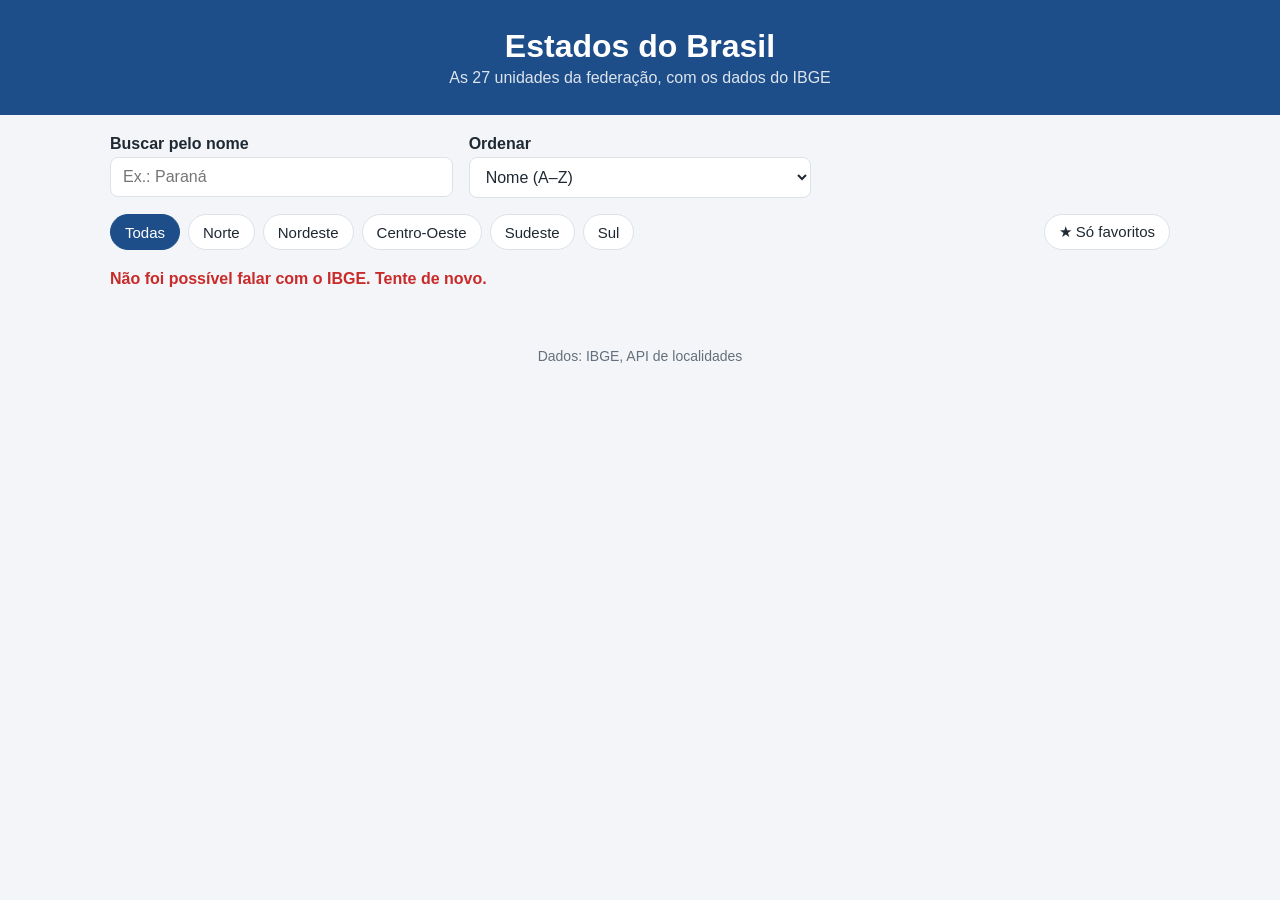
==== estados-ponto-de-partida/index.html @ a9ca2cfd "first commit" ====
<!DOCTYPE html>
<html lang="pt-BR">

<head>
    <meta charset="UTF-8">
    <meta name="viewport" content="width=device-width, initial-scale=1.0">
    <title>Estados do Brasil</title>
    <link rel="stylesheet" href="style.css">
    <script src="script.js" defer></script>
</head>

<body>

    <header class="topo">
        <h1>Estados do Brasil</h1>
        <p class="subtitulo">As 27 unidades da federação, com os dados do IBGE</p>
    </header>

    <main class="conteudo">

        <form class="filtros">
            <p>
                <label for="busca">Buscar pelo nome</label>
                <input type="search" id="busca" class="campo-busca" placeholder="Ex.: Paraná">
            </p>
            <p>
                <label for="ordem">Ordenar</label>
                <select id="ordem" class="campo-ordem">
                    <option value="nome">Nome (A–Z)</option>
                    <option value="nome-invertido">Nome (Z–A)</option>
                    <option value="regiao">Região</option>
                </select>
            </p>
        </form>

        <div class="barra">
            <div class="regioes">
                <button type="button" class="botao-regiao ativo" data-regiao=""><span class="rotulo">Todas</span> <span class="quantidade"></span></button>
                <button type="button" class="botao-regiao" data-regiao="Norte"><span class="rotulo">Norte</span> <span class="quantidade"></span></button>
                <button type="button" class="botao-regiao" data-regiao="Nordeste"><span class="rotulo">Nordeste</span> <span class="quantidade"></span></button>
                <button type="button" class="botao-regiao" data-regiao="Centro-Oeste"><span class="rotulo">Centro-Oeste</span> <span class="quantidade"></span></button>
                <button type="button" class="botao-regiao" data-regiao="Sudeste"><span class="rotulo">Sudeste</span> <span class="quantidade"></span></button>
                <button type="button" class="botao-regiao" data-regiao="Sul"><span class="rotulo">Sul</span> <span class="quantidade"></span></button>
            </div>
            <button type="button" class="botao-favoritos">★ Só favoritos</button>
        </div>

        <p class="status" aria-live="polite">Carregando os estados...</p>

        <ul class="lista-de-estados">
            <!-- O JavaScript desenha os cards aqui -->
        </ul>

    </main>

    <footer class="rodape">
        <p>Dados: IBGE, API de localidades</p>
    </footer>

</body>

</html>
---- estados-ponto-de-partida/style.css ----
/* ===========================================================
   Estados do Brasil — o CSS
   =========================================================== */

:root {
    --cor-fundo: #f3f5f8;
    --cor-cartao: #ffffff;
    --cor-texto: #1f2933;
    --cor-suave: #64707d;
    --cor-borda: #dce2e8;
    --cor-principal: #1d4e89;
    --cor-erro: #c92a2a;
    --cor-favorito: #e8a200;
    --cor-esqueleto: #e2e7ec;

    /* Uma cor para cada região */
    --cor-norte: #2b8a3e;
    --cor-nordeste: #e8590c;
    --cor-centro-oeste: #c2255c;
    --cor-sudeste: #1971c2;
    --cor-sul: #6741d9;
}

* {
    box-sizing: border-box;
}

body {
    margin: 0;
    background-color: var(--cor-fundo);
    font-family: "Segoe UI", Roboto, Helvetica, Arial, sans-serif;
    color: var(--cor-texto);
}

.topo {
    padding: 28px 20px;
    background-color: var(--cor-principal);
    color: #ffffff;
    text-align: center;
}

.topo h1 {
    margin: 0;
    font-size: 32px;
}

.subtitulo {
    margin: 4px 0 0 0;
    opacity: 0.85;
}

.conteudo {
    max-width: 1100px;
    margin: 0 auto;
    padding: 20px;
}

.rodape {
    padding: 8px 20px 24px 20px;
    color: var(--cor-suave);
    font-size: 14px;
    text-align: center;
}


/* -----------------------------------------------------------
   Os filtros
   ----------------------------------------------------------- */

.filtros {
    display: grid;
    grid-template-columns: repeat(auto-fill, minmax(260px, 1fr));
    gap: 16px;
}

.filtros p {
    margin: 0;
}

label {
    display: block;
    margin-bottom: 4px;
    font-weight: bold;
}

input,
select {
    width: 100%;
    padding: 10px 12px;
    border: 1px solid var(--cor-borda);
    border-radius: 8px;
    background-color: var(--cor-cartao);
    color: var(--cor-texto);
    font-size: 16px;
}

input:focus-visible,
select:focus-visible,
button:focus-visible {
    outline: 3px solid var(--cor-principal);
    outline-offset: 2px;
}

/* Os botões das regiões e o dos favoritos, numa faixa que quebra
   linha quando não cabe */
.barra {
    display: flex;
    flex-wrap: wrap;
    justify-content: space-between;
    gap: 12px;
    margin-top: 16px;
}

.regioes {
    display: flex;
    flex-wrap: wrap;
    gap: 8px;
}

.botao-regiao,
.botao-favoritos {
    padding: 8px 14px;
    border: 1px solid var(--cor-borda);
    border-radius: 999px;
    background-color: var(--cor-cartao);
    color: var(--cor-texto);
    font-size: 15px;
    cursor: pointer;
}

.botao-regiao:hover,
.botao-favoritos:hover {
    border-color: var(--cor-principal);
}

/* O botão escolhido */
.botao-regiao.ativo,
.botao-favoritos.ativo {
    border-color: var(--cor-principal);
    background-color: var(--cor-principal);
    color: #ffffff;
}

.quantidade {
    opacity: 0.75;
}


/* -----------------------------------------------------------
   A grade e os cards
   ----------------------------------------------------------- */

.status {
    min-height: 24px;
    margin: 20px 0 12px 0;
    color: var(--cor-suave);
}

.status.erro {
    color: var(--cor-erro);
    font-weight: bold;
}

.lista-de-estados {
    display: grid;
    grid-template-columns: repeat(auto-fill, minmax(200px, 1fr));
    gap: 16px;
    margin: 0;
    padding: 0;
    list-style: none;
}

/* A cor da região vem do atributo data-regiao do card */
.estado[data-regiao="Norte"] {
    --cor-regiao: var(--cor-norte);
}

.estado[data-regiao="Nordeste"] {
    --cor-regiao: var(--cor-nordeste);
}

.estado[data-regiao="Centro-Oeste"] {
    --cor-regiao: var(--cor-centro-oeste);
}

.estado[data-regiao="Sudeste"] {
    --cor-regiao: var(--cor-sudeste);
}

.estado[data-regiao="Sul"] {
    --cor-regiao: var(--cor-sul);
}

.estado {
    display: flex;
    flex-direction: column;
    min-height: 190px;
    padding: 16px;
    border: 1px solid var(--cor-borda);
    border-top: 6px solid var(--cor-regiao);
    border-radius: 10px;
    background-color: var(--cor-cartao);
}

.estado-sigla {
    margin: 0;
    color: var(--cor-regiao);
    font-size: 34px;
    font-weight: bold;
}

.estado-nome {
    margin: 0;
    font-size: 19px;
}

.estado-regiao {
    margin: 2px 0 0 0;
    color: var(--cor-regiao);
    font-size: 14px;
    font-weight: bold;
}

.estado-municipios {
    min-height: 20px;
    margin: 8px 0;
    color: var(--cor-suave);
    font-size: 14px;
}

.estado-municipios.erro {
    color: var(--cor-erro);
}

/* As ações ficam no pé do card, mesmo que o texto seja curto */
.estado-acoes {
    display: flex;
    justify-content: space-between;
    align-items: center;
    gap: 8px;
    margin-top: auto;
}

.botao-municipios {
    padding: 6px 10px;
    border: 1px solid var(--cor-regiao);
    border-radius: 6px;
    background-color: transparent;
    color: var(--cor-regiao);
    font-size: 14px;
    cursor: pointer;
}

.botao-municipios:disabled {
    opacity: 0.5;
    cursor: wait;
}

.botao-favorito {
    border: none;
    background: none;
    color: var(--cor-suave);
    font-size: 24px;
    line-height: 1;
    cursor: pointer;
}

.botao-favorito.favorito {
    color: var(--cor-favorito);
}


/* -----------------------------------------------------------
   Carregando
   ----------------------------------------------------------- */

.esqueleto {
    border-color: var(--cor-esqueleto);
    background-color: var(--cor-esqueleto);
    animation: piscar 1.2s ease-in-out infinite;
}

@keyframes piscar {
    0% {
        opacity: 1;
    }
    50% {
        opacity: 0.4;
    }
    100% {
        opacity: 1;
    }
}
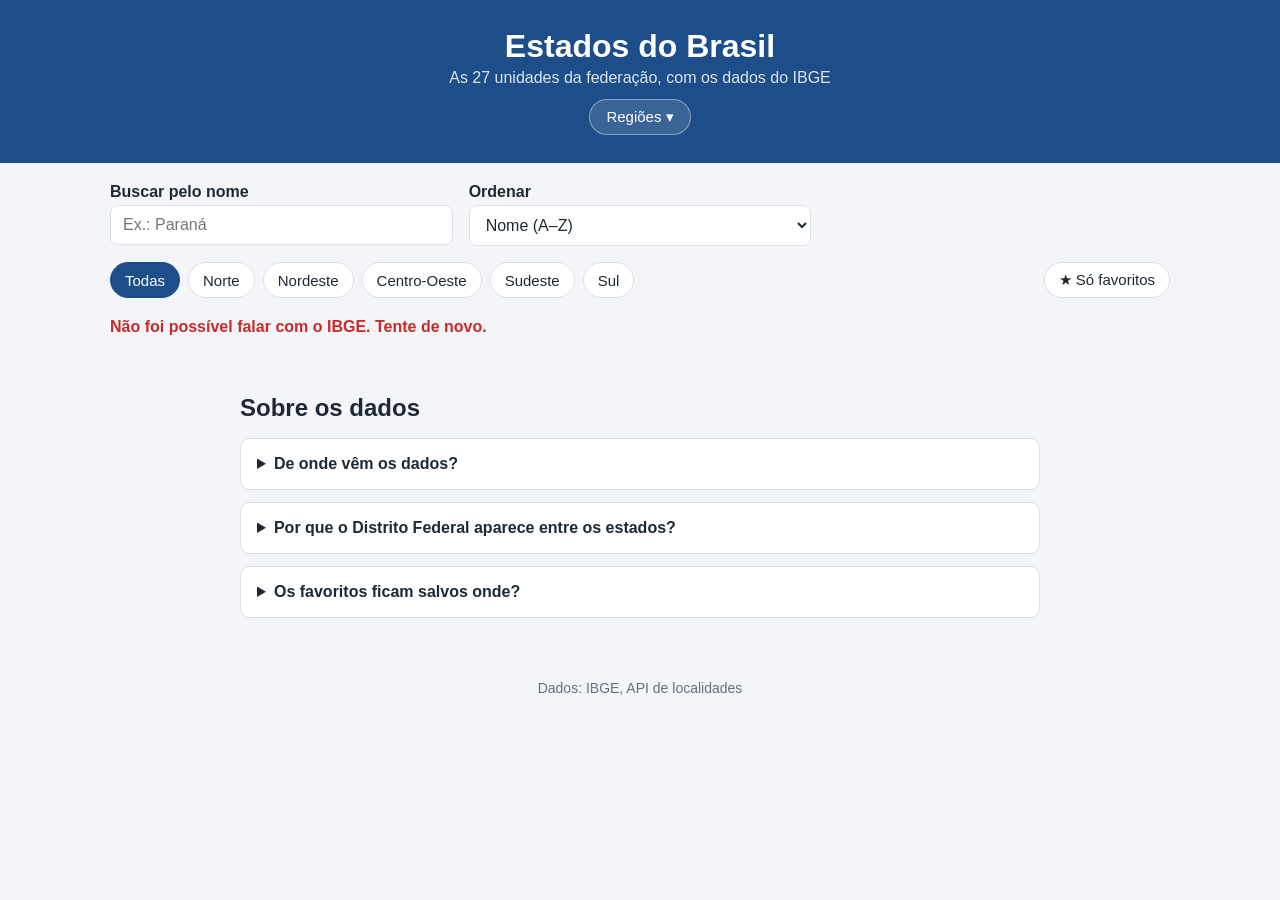
==== commit 1d38e180: "Adiciona animações na busca dos Estados" ====
--- a/estados-ponto-de-partida/index.html
+++ b/estados-ponto-de-partida/index.html
@@ -14,6 +14,23 @@
     <header class="topo">
         <h1>Estados do Brasil</h1>
         <p class="subtitulo">As 27 unidades da federação, com os dados do IBGE</p>
+        
+        <!-- Menu suspenso (Passo 4) -->
+        <nav class="menu-regioes">
+            <ul class="menu-lista">
+                <li class="tem-submenu">
+                    <button type="button" class="menu-botao">Regiões ▾</button>
+                    <ul class="submenu">
+                        <li><button type="button" class="opcao-regiao" data-regiao="">Todas</button></li>
+                        <li><button type="button" class="opcao-regiao" data-regiao="Norte">Norte</button></li>
+                        <li><button type="button" class="opcao-regiao" data-regiao="Nordeste">Nordeste</button></li>
+                        <li><button type="button" class="opcao-regiao" data-regiao="Centro-Oeste">Centro-Oeste</button></li>
+                        <li><button type="button" class="opcao-regiao" data-regiao="Sudeste">Sudeste</button></li>
+                        <li><button type="button" class="opcao-regiao" data-regiao="Sul">Sul</button></li>
+                    </ul>
+                </li>
+            </ul>
+        </nav>
     </header>
 
     <main class="conteudo">
@@ -51,6 +68,23 @@
             <!-- O JavaScript desenha os cards aqui -->
         </ul>
 
+        <!-- Secção Sobre os dados (Passo 7)[cite: 9, 10] -->
+        <section class="sobre">
+            <h2>Sobre os dados</h2>
+            <details class="duvida">
+                <summary>De onde vêm os dados?</summary>
+                <p class="duvida-resposta">Da API de localidades do IBGE, gratuita e sem cadastro.</p>
+            </details>
+            <details class="duvida">
+                <summary>Por que o Distrito Federal aparece entre os estados?</summary>
+                <p class="duvida-resposta">Ele não é um estado, mas é uma das 27 unidades da federação, e o IBGE o lista junto com elas.</p>
+            </details>
+            <details class="duvida">
+                <summary>Os favoritos ficam salvos onde?</summary>
+                <p class="duvida-resposta">No seu navegador, com o localStorage. Em outro computador, eles não aparecem.</p>
+            </details>
+        </section>
+
     </main>
 
     <footer class="rodape">
@@ -59,4 +93,4 @@
 
 </body>
 
-</html>
+</html>
--- a/estados-ponto-de-partida/style.css
+++ b/estados-ponto-de-partida/style.css
@@ -291,3 +291,189 @@
         opacity: 1;
     }
 }
+
+/* Passo 1 - Transições e efeitos de hover (mouse em cima) */
+
+/* 1. Botões região e favoritos */
+.botao-regiao,
+.botao-favoritos {
+    transition: background-color 0.3s ease, color 0.3s ease, border-color 0.3s ease;
+}
+
+/* 2. Botão municípios */
+.botao-municipios {
+    transition: background-color 0.3s ease, color 0.3s ease, border-color 0.3s ease;
+}
+
+.botao-municipios:hover {
+    background-color: var(--cor-regiao);
+    color: #ffffff;
+}
+
+/* 3. Estrela de favoritos */
+.botao-favorito {
+    transition: transform 0.3s ease, color 0.3s ease;
+}
+
+.botao-favorito:hover {
+    transform: scale(1.3);
+}
+
+/* Passo 2 - Os cartões sobem e ganham sombra suavemente */
+
+.estado {
+    transition: transform 0.3s ease, box-shadow o.3s ease;
+}
+
+.estado:hover {
+    transform: translateY(-6px);
+    box-shadow: 0 10px 20px rgba(0, 0, 0, 0.1);
+}
+
+/* Passo 3 - Animação de entrada dos cards */
+
+@keyframes surgir {
+    from {
+        opacity: 0;
+        transform: translateY(20px);
+    }
+    to {
+        opacity: 1;
+        transform: translateY(0);
+    }
+}
+
+.estado:not(.esqueleto) {
+    animation: surgir 0.4s ease-out;
+}
+
+/* Passo 4 - Menu suspenso de regiões */
+
+.menu-regioes {
+    position: relative;
+    display: inline-block;
+    margin-top: 12px;
+}
+
+.menu-lista {
+    list-style: none;
+    margin: 0;
+    padding: 0;
+}
+
+.menu-botao {
+    padding: 8px 16px;
+    border: 1px solid rgba(255, 255, 255, 0.4);
+    border-radius: 999px;
+    background-color: rgba(225, 225, 225, 0.15);
+    color: #ffffff;
+    font-size: 15px;
+    cursor: pointer;
+    transition: background-color 0.3s ease;
+}
+
+.menu-botao:hover {
+    background-color: rgba(225, 225, 225, 0.25);
+}
+
+/* Sub-menu escondido */
+.submenu {
+    position: absolute;
+    top: 100%;
+    left: 50%;
+    transform: translateX(-50%) translateY(-10px);
+    min-width: 180px;
+    margin: 8px 0 0 0;
+    padding: 8px;
+    list-style: none;
+    background-color: var(--cor-cartao);
+    border: 1px solid var(--cor-borda);
+    border-radius: 10px;
+    box-shadow: 0 10px 25px rgba(0, 0, 0, 0.15);
+
+/* Estado invisível para animação suave */
+    opacity: 0;
+    visibility: hidden;
+    pointer-events: none;
+    transition: opacity 0.3s ease, transform 0.3s ease, visibility 0.3s ease;
+    z-index: 100;
+}
+
+/* Quando passa o mouse ou Tab, o menu aparece suavemente */
+.tem-submenu:hover .submenu,
+.tem-submenu:focus-within .submenu {
+    opacity: 1;
+    visibility: visible;
+    pointer-events: auto;
+    transform: translateX(-50%) translateY(0);
+}
+
+/* Estilo dos botões de opção dentro do menu suspenso */
+.opcao-regiao {
+    display: block;
+    width: 100%;
+    padding: 10px 14px;
+    border: none;
+    border-radius: 6px;
+    background-color: transparent;
+    color: var(--cor-texto);
+    font-size: 15px;
+    text-align: left;
+    cursor: pointer;
+    transition: background-color 0.2s ease, color 0.2s ease;
+}
+
+.opcao-regiao:hover {
+    background-color: var(--cor-fundo);
+    color: var(--cor-principal);
+    font-weight: bold;
+}
+
+/* Passo 6 - Mensagem buscando piscando */
+.estado-municipios.buscando {
+    animation: piscar 1.2s ease-in-out infinite;
+}
+
+/* Passo 7 - "Sobre os dados" */
+
+.sobre {
+    max-width: 800px;
+    margin: 40px auto 20px auto;
+}
+
+.sobre h2 {
+    margin-bottom: 16px;
+    font-size: 24px;
+    color: var(--cor-texto);
+}
+
+.duvida {
+    margin-bottom: 12px;
+    background-color: var(--cor-cartao);
+    border: 1px solid var(--cor-borda);
+    border-radius: 10px;
+    padding: 16px;
+    transition: border-color 0.3s ease;
+}
+
+.duvida summary {
+    font-weight: bold;
+    cursor: pointer;
+    color: var(--cor-texto);
+    font-size: 16px;
+}
+
+/* Aberta, a pergunta fica na cor principal */
+.duvida[open] summary {
+    color: var(--cor-principal);
+    margin-bottom: 12px;
+}
+
+.duvida-resposta {
+    margin: 0;
+    color: var(--cor-suave);
+    line-height: 1.5;
+    
+    /* Animação suave para a resposta ao abrir */
+    animation: surgir 0.3s ease-out;
+}
